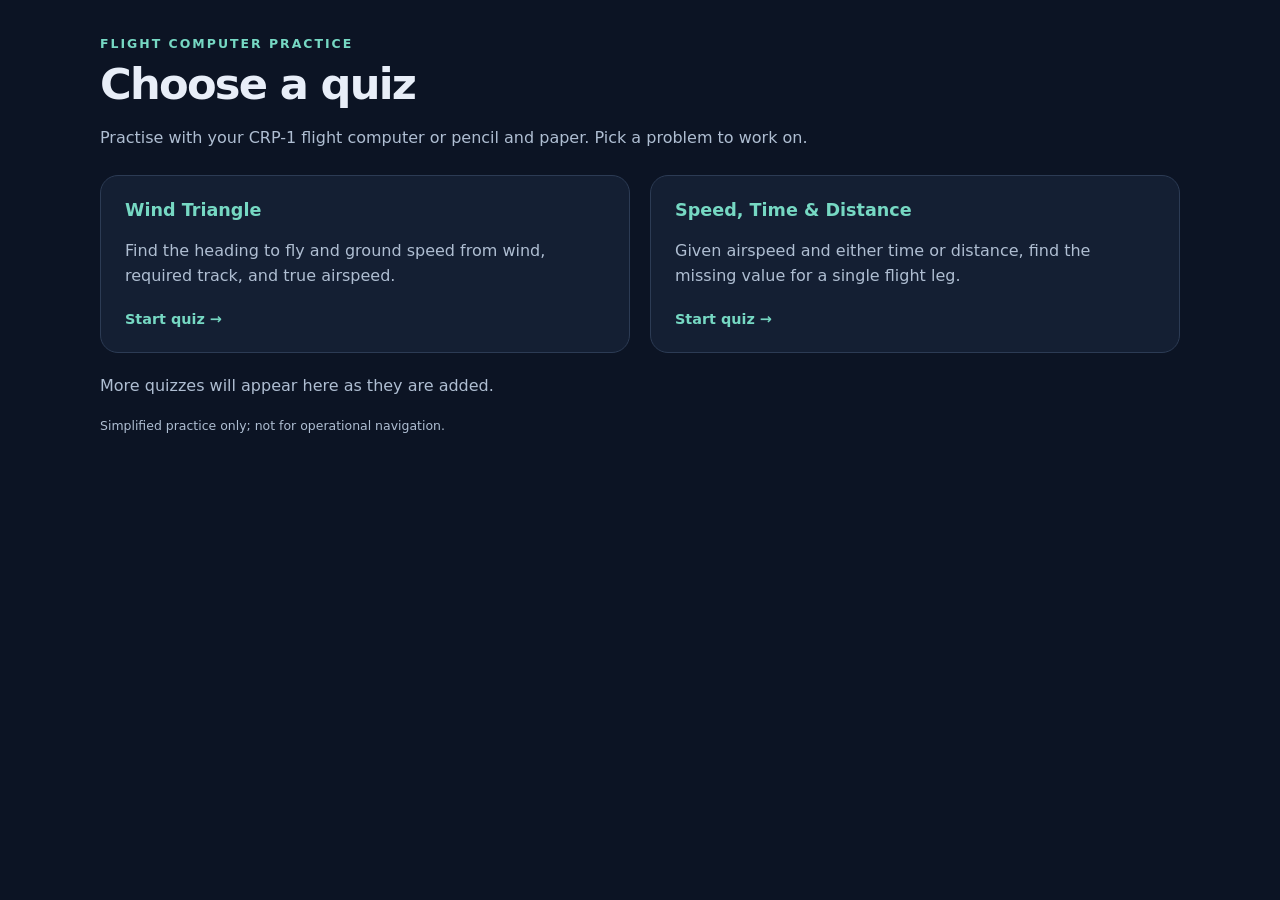
==== index.html @ 5301ea6c "Add speed, time and distance quiz Co-authored-by: Copilot <223556219+Copilot@users.noreply.github.co" ====
<!doctype html>
<html lang="en">
<head>
  <meta charset="utf-8">
  <meta name="viewport" content="width=device-width, initial-scale=1">
  <meta name="color-scheme" content="dark">
  <title>Flight Computer Quizzes</title>
  <link rel="stylesheet" href="assets/theme.css">
</head>
<body>
  <main>
    <header>
      <div class="eyebrow">Flight computer practice</div>
      <h1>Choose a quiz</h1>
      <p class="muted">Practise with your CRP-1 flight computer or pencil and paper. Pick a problem to work on.</p>
    </header>
    <nav aria-label="Available quizzes">
      <ul class="quiz-list">
        <li>
          <a class="panel quiz-card" href="wind-triangle-quiz.html">
            <h2>Wind Triangle</h2>
            <p class="muted">Find the heading to fly and ground speed from wind, required track, and true airspeed.</p>
            <span class="quiz-action">Start quiz &rarr;</span>
          </a>
        </li>
        <li>
          <a class="panel quiz-card" href="speed-time-distance-quiz.html">
            <h2>Speed, Time &amp; Distance</h2>
            <p class="muted">Given airspeed and either time or distance, find the missing value for a single flight leg.</p>
            <span class="quiz-action">Start quiz &rarr;</span>
          </a>
        </li>
      </ul>
    </nav>
    <p class="muted">More quizzes will appear here as they are added.</p>
    <footer>Simplified practice only; not for operational navigation.</footer>
  </main>
</body>
</html>
---- assets/theme.css ----
:root { color-scheme: dark; font-family: system-ui, sans-serif; background: #0c1424; color: #e8eef8; }
* { box-sizing: border-box; }
body { margin: 0; padding: 36px 20px; }
main { max-width: 1080px; margin: auto; }
header { margin-bottom: 24px; }
nav { margin-bottom: 20px; }
a { color: #76d8c3; text-underline-offset: .2em; }
a:hover { color: #9be6d6; }
.eyebrow { color: #76d8c3; font-size: .78rem; font-weight: 700; letter-spacing: .16em; text-transform: uppercase; }
h1 { font-size: clamp(1.8rem, 4vw, 2.7rem); margin: 8px 0; letter-spacing: -.04em; }
p { line-height: 1.6; }
.muted { color: #afbed2; }
.layout { display: grid; grid-template-columns: 1.15fr 1fr; gap: 20px; align-items: start; }
.panel { background: #141f33; border: 1px solid #2c3b54; border-radius: 18px; padding: 24px; }
h2 { margin: 0 0 18px; font-size: 1.1rem; }
.parameters { display: grid; grid-template-columns: repeat(3, 1fr); gap: 10px; margin: 0 0 20px; }
.parameters div { padding: 13px 10px; background: #0e182a; border-radius: 10px; }
dt { font-size: .75rem; color: #afbed2; margin-bottom: 7px; }
dd { margin: 0; font-size: 1.15rem; font-weight: 700; font-variant-numeric: tabular-nums; }
label { display: block; margin: 18px 0 7px; font-size: .9rem; font-weight: 600; }
.input-row { display: flex; align-items: center; gap: 12px; }
input { width: 100%; min-width: 0; padding: 13px; border: 1px solid #52637d; border-radius: 9px; background: #0c1424; color: #e8eef8; font: inherit; font-size: 1.15rem; }
a:focus-visible, input:focus-visible, button:focus-visible, summary:focus-visible { outline: 3px solid #76d8c3; outline-offset: 3px; }
.unit { width: 30px; color: #afbed2; }
button { padding: 12px 17px; border-radius: 9px; border: 1px solid #52637d; background: transparent; color: #e8eef8; font: inherit; font-size: .9rem; font-weight: 650; cursor: pointer; }
button:hover { background: #253650; }
button.primary { background: #76d8c3; color: #0c1424; border-color: #76d8c3; }
button.primary:hover { background: #9be6d6; }
.buttons { display: flex; flex-wrap: wrap; gap: 10px; margin-top: 22px; }
.tolerance { font-size: .8rem; }
#feedback { margin-top: 20px; padding: 16px; border-radius: 10px; border: 1px solid #52637d; background: #0e182a; }
#feedback[hidden] { display: none; }
#feedback.success { border-color: #76d8c3; }
#feedback.retry { border-color: #f7bc71; }
#feedback p { margin: 6px 0; font-size: .9rem; }
.answer { font-variant-numeric: tabular-nums; }
details { margin-top: 20px; color: #afbed2; font-size: .85rem; }
summary { cursor: pointer; color: #e8eef8; }
code { color: #c4d0ff; overflow-wrap: anywhere; }
footer { margin-top: 20px; font-size: .78rem; color: #afbed2; }
.quiz-list { display: grid; grid-template-columns: repeat(auto-fit, minmax(min(100%, 300px), 1fr)); gap: 20px; list-style: none; padding: 0; margin: 0; }
.quiz-card { display: block; height: 100%; text-decoration: none; color: #e8eef8; }
.quiz-card:hover { background: #1b2b43; border-color: #76d8c3; color: #e8eef8; }
.quiz-card h2 { color: #76d8c3; }
.quiz-card p { margin: 0 0 20px; }
.quiz-action { color: #76d8c3; font-size: .9rem; font-weight: 700; }
@media (max-width: 760px) { body { padding: 22px 12px; } .layout { grid-template-columns: 1fr; } .panel { padding: 18px; } }
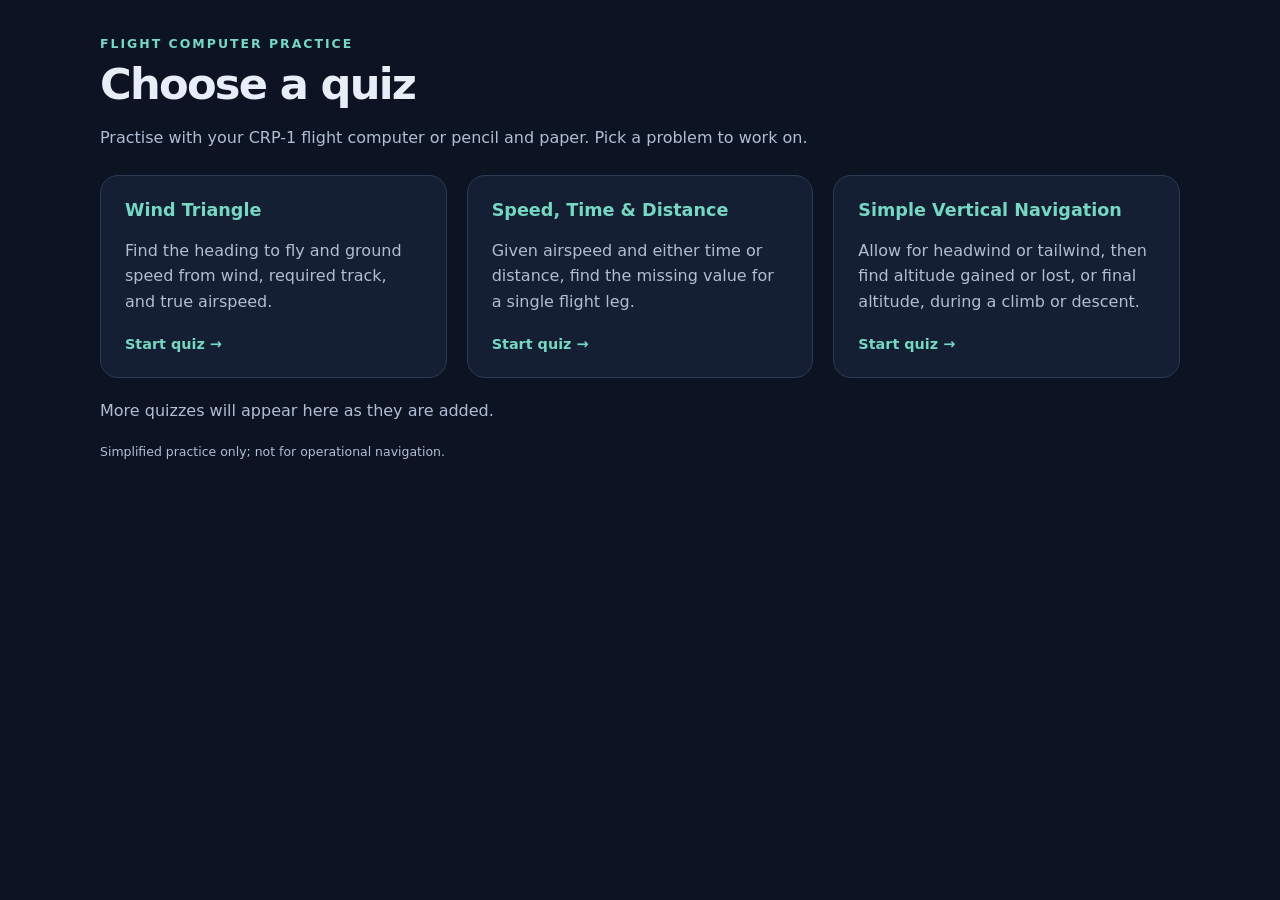
==== commit fa44b22e: "Add simple vertical navigation quiz Co-authored-by: Copilot <223556219+Copilot@users.noreply.github." ====
--- a/index.html
+++ b/index.html
@@ -30,6 +30,13 @@
             <span class="quiz-action">Start quiz &rarr;</span>
           </a>
         </li>
+        <li>
+          <a class="panel quiz-card" href="simple-vertical-navigation-quiz.html">
+            <h2>Simple Vertical Navigation</h2>
+            <p class="muted">Allow for headwind or tailwind, then find altitude gained or lost, or final altitude, during a climb or descent.</p>
+            <span class="quiz-action">Start quiz &rarr;</span>
+          </a>
+        </li>
       </ul>
     </nav>
     <p class="muted">More quizzes will appear here as they are added.</p>
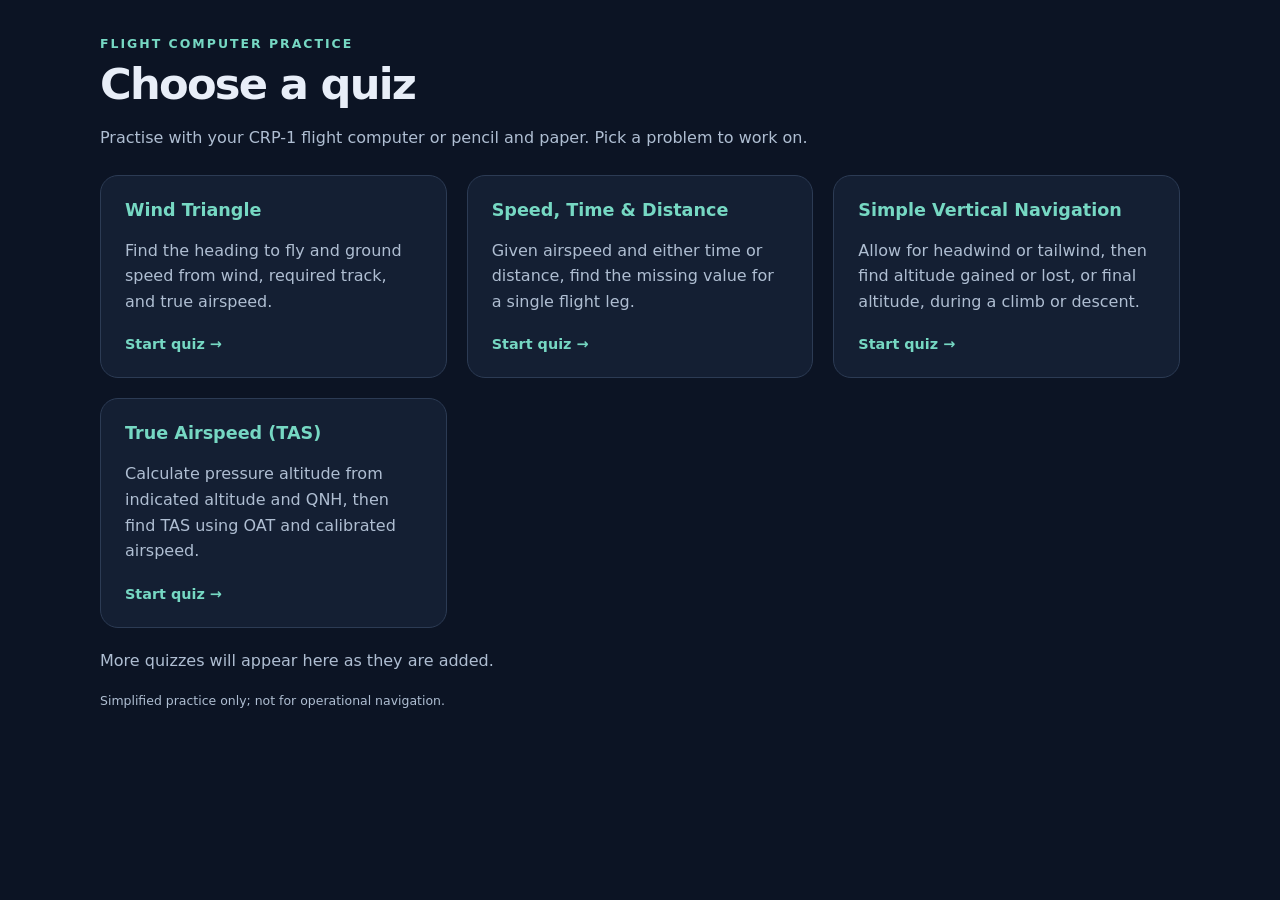
==== commit 8984121a: "Add true airspeed calculation quiz Co-authored-by: Copilot <223556219+Copilot@users.noreply.github.c" ====
--- a/index.html
+++ b/index.html
@@ -37,6 +37,13 @@
             <span class="quiz-action">Start quiz &rarr;</span>
           </a>
         </li>
+        <li>
+          <a class="panel quiz-card" href="true-airspeed-quiz.html">
+            <h2>True Airspeed (TAS)</h2>
+            <p class="muted">Calculate pressure altitude from indicated altitude and QNH, then find TAS using OAT and calibrated airspeed.</p>
+            <span class="quiz-action">Start quiz &rarr;</span>
+          </a>
+        </li>
       </ul>
     </nav>
     <p class="muted">More quizzes will appear here as they are added.</p>
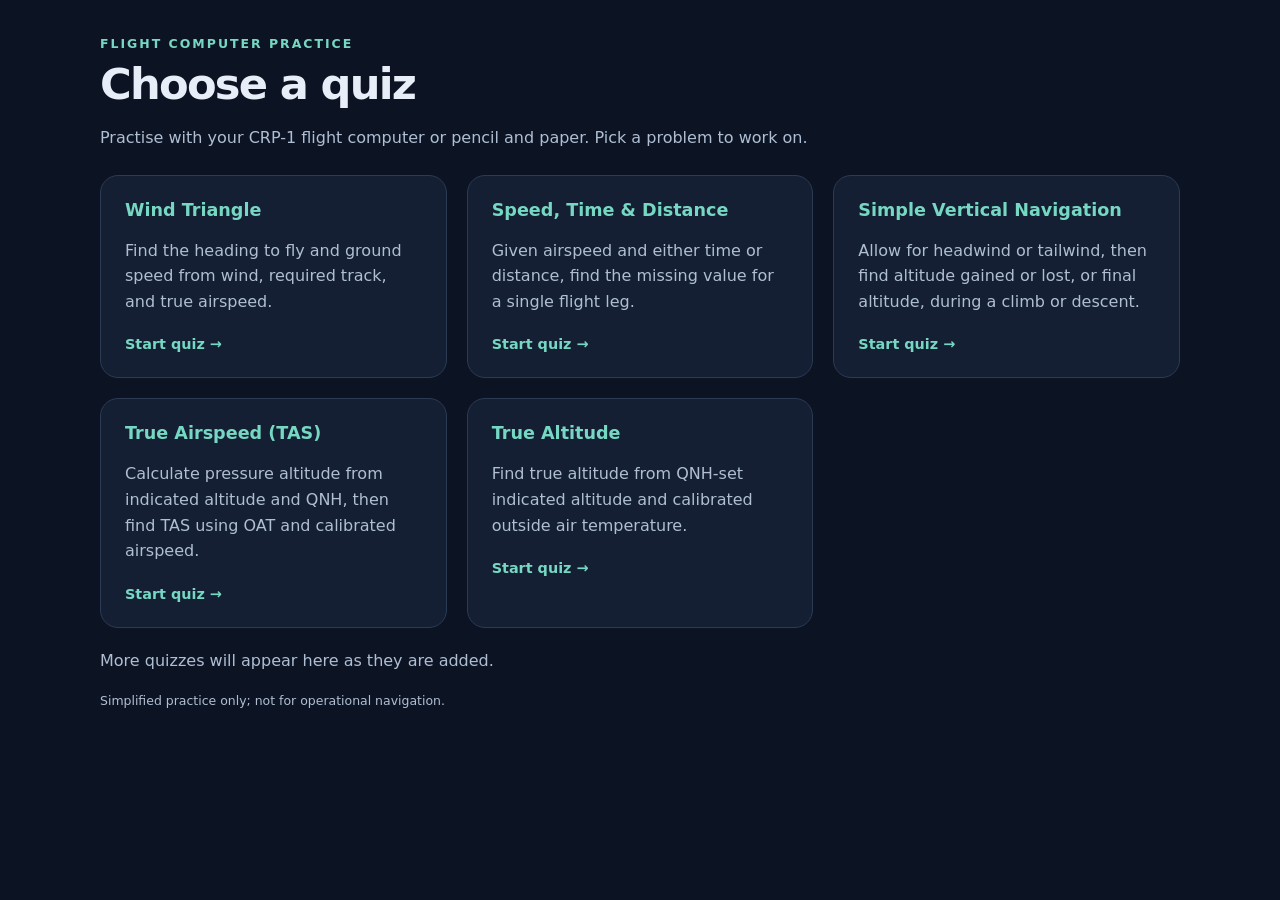
==== commit 565ad786: "Add true altitude calculation quiz Co-authored-by: Copilot <223556219+Copilot@users.noreply.github.c" ====
--- a/index.html
+++ b/index.html
@@ -44,6 +44,13 @@
             <span class="quiz-action">Start quiz &rarr;</span>
           </a>
         </li>
+        <li>
+          <a class="panel quiz-card" href="true-altitude-quiz.html">
+            <h2>True Altitude</h2>
+            <p class="muted">Find true altitude from QNH-set indicated altitude and calibrated outside air temperature.</p>
+            <span class="quiz-action">Start quiz &rarr;</span>
+          </a>
+        </li>
       </ul>
     </nav>
     <p class="muted">More quizzes will appear here as they are added.</p>
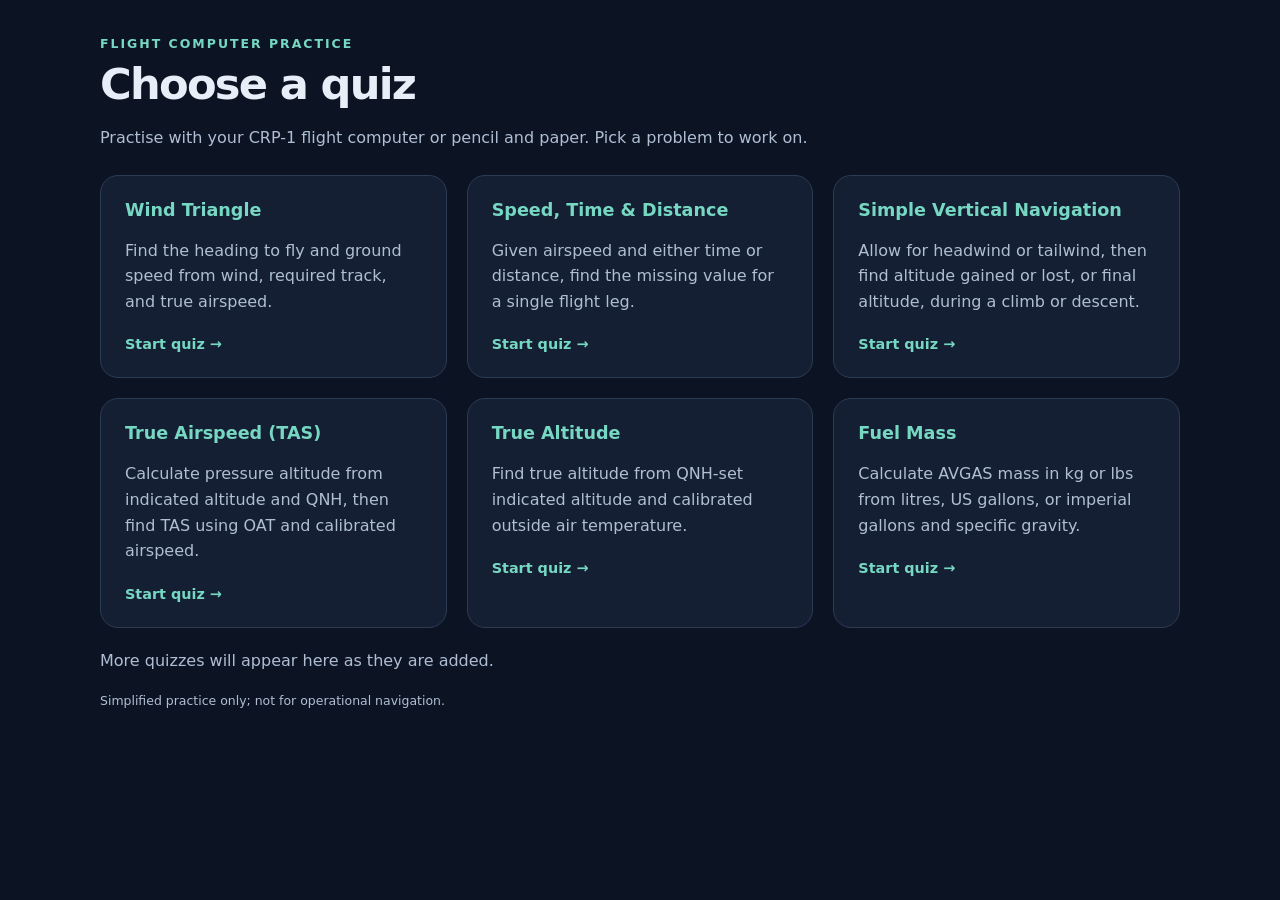
==== commit ff0f53dd: "Add fuel mass calculation quiz Co-authored-by: Copilot <223556219+Copilot@users.noreply.github.com> " ====
--- a/index.html
+++ b/index.html
@@ -51,6 +51,13 @@
             <span class="quiz-action">Start quiz &rarr;</span>
           </a>
         </li>
+        <li>
+          <a class="panel quiz-card" href="fuel-mass-quiz.html">
+            <h2>Fuel Mass</h2>
+            <p class="muted">Calculate AVGAS mass in kg or lbs from litres, US gallons, or imperial gallons and specific gravity.</p>
+            <span class="quiz-action">Start quiz &rarr;</span>
+          </a>
+        </li>
       </ul>
     </nav>
     <p class="muted">More quizzes will appear here as they are added.</p>
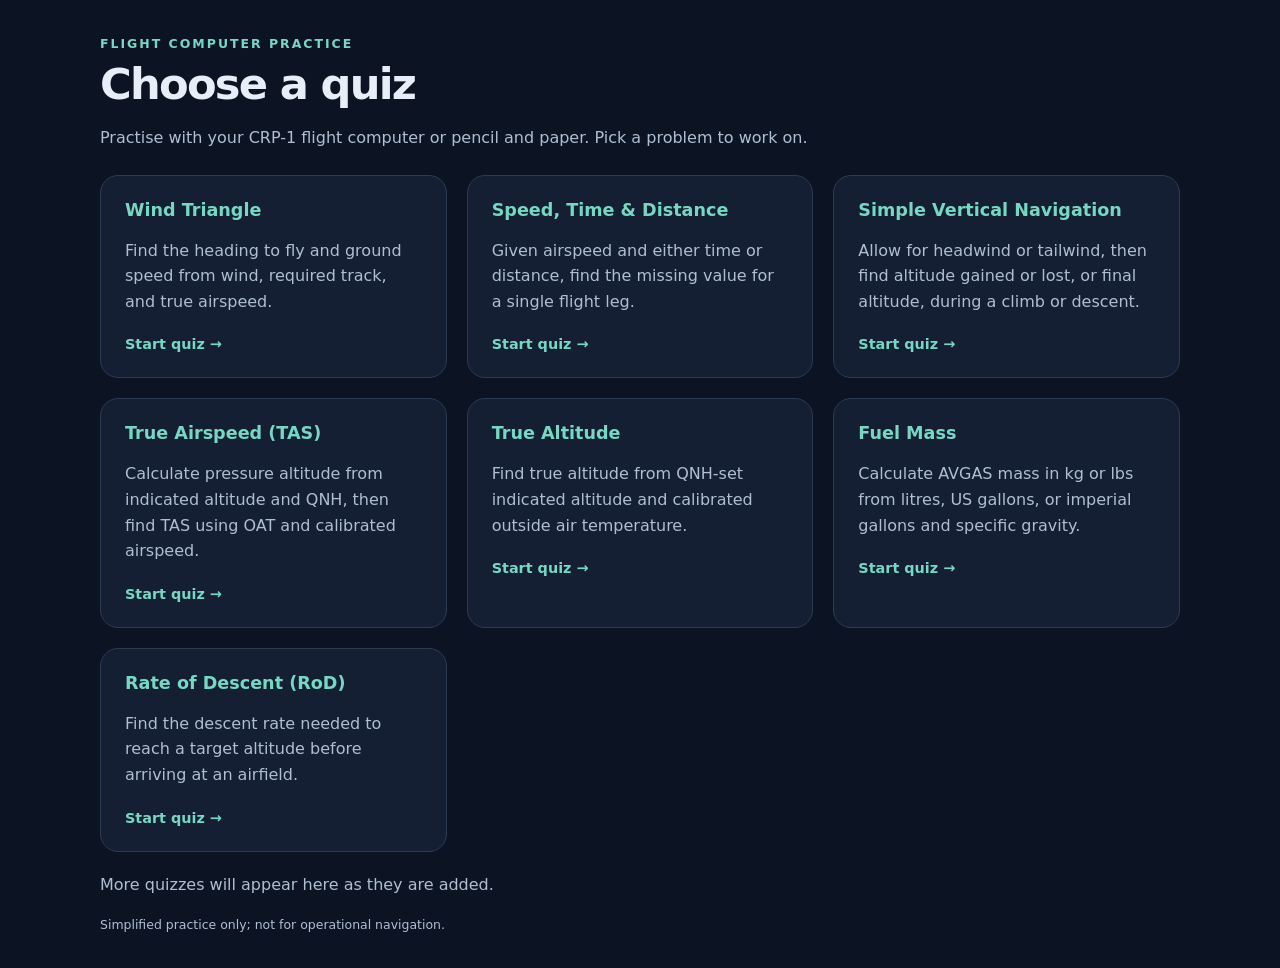
==== commit 0f89e551: "Add rate of descent quiz Co-authored-by: Copilot <223556219+Copilot@users.noreply.github.com>  Copil" ====
--- a/index.html
+++ b/index.html
@@ -58,6 +58,13 @@
             <span class="quiz-action">Start quiz &rarr;</span>
           </a>
         </li>
+        <li>
+          <a class="panel quiz-card" href="rate-of-descent-quiz.html">
+            <h2>Rate of Descent (RoD)</h2>
+            <p class="muted">Find the descent rate needed to reach a target altitude before arriving at an airfield.</p>
+            <span class="quiz-action">Start quiz &rarr;</span>
+          </a>
+        </li>
       </ul>
     </nav>
     <p class="muted">More quizzes will appear here as they are added.</p>
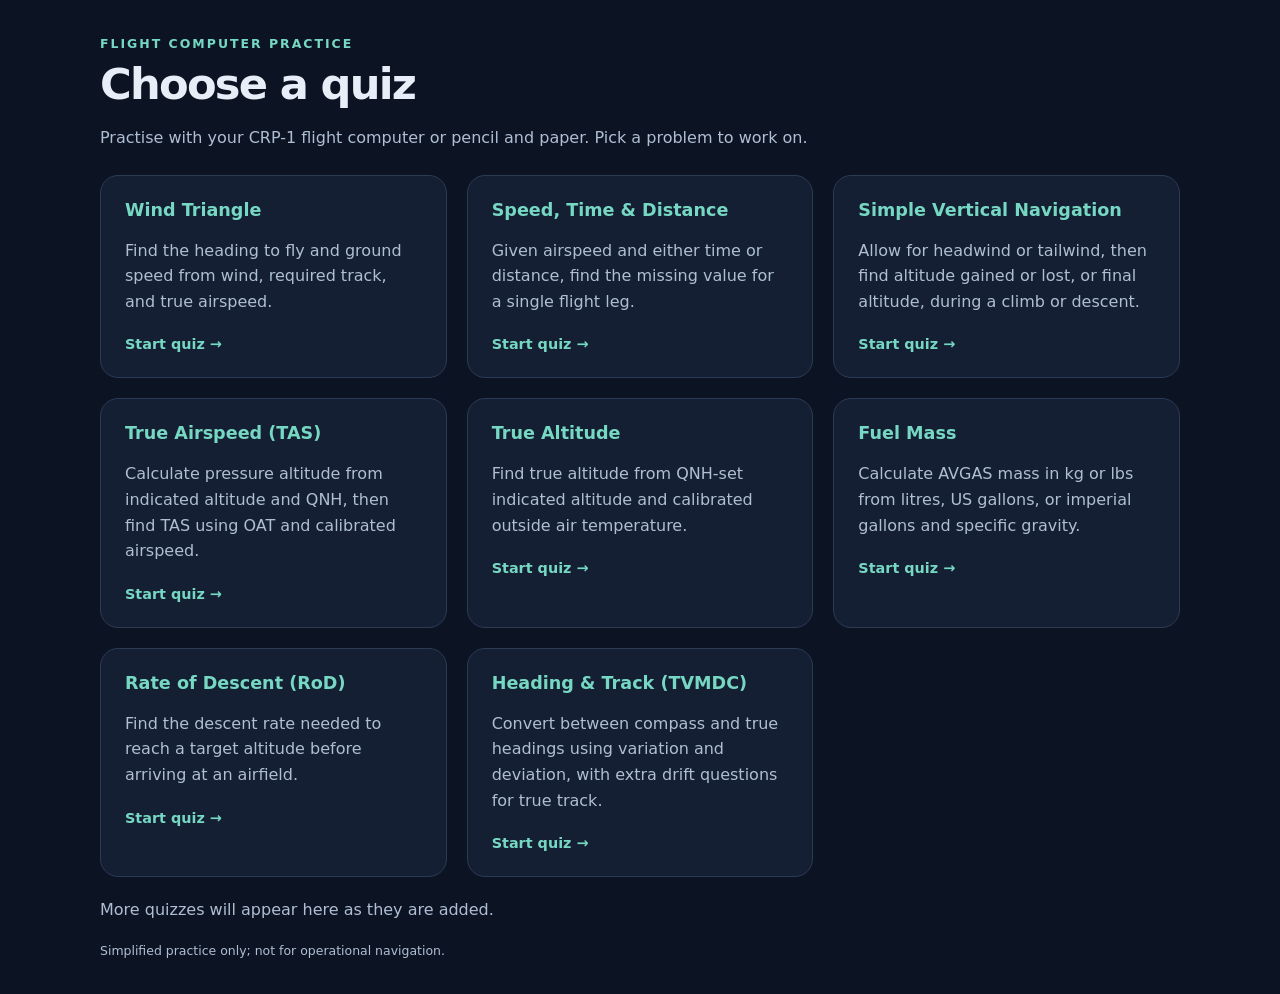
==== commit 88ac3027: "Add heading and track conversion quiz Co-authored-by: Copilot <223556219+Copilot@users.noreply.githu" ====
--- a/index.html
+++ b/index.html
@@ -65,6 +65,13 @@
             <span class="quiz-action">Start quiz &rarr;</span>
           </a>
         </li>
+        <li>
+          <a class="panel quiz-card" href="heading-track-quiz.html">
+            <h2>Heading &amp; Track (TVMDC)</h2>
+            <p class="muted">Convert between compass and true headings using variation and deviation, with extra drift questions for true track.</p>
+            <span class="quiz-action">Start quiz &rarr;</span>
+          </a>
+        </li>
       </ul>
     </nav>
     <p class="muted">More quizzes will appear here as they are added.</p>
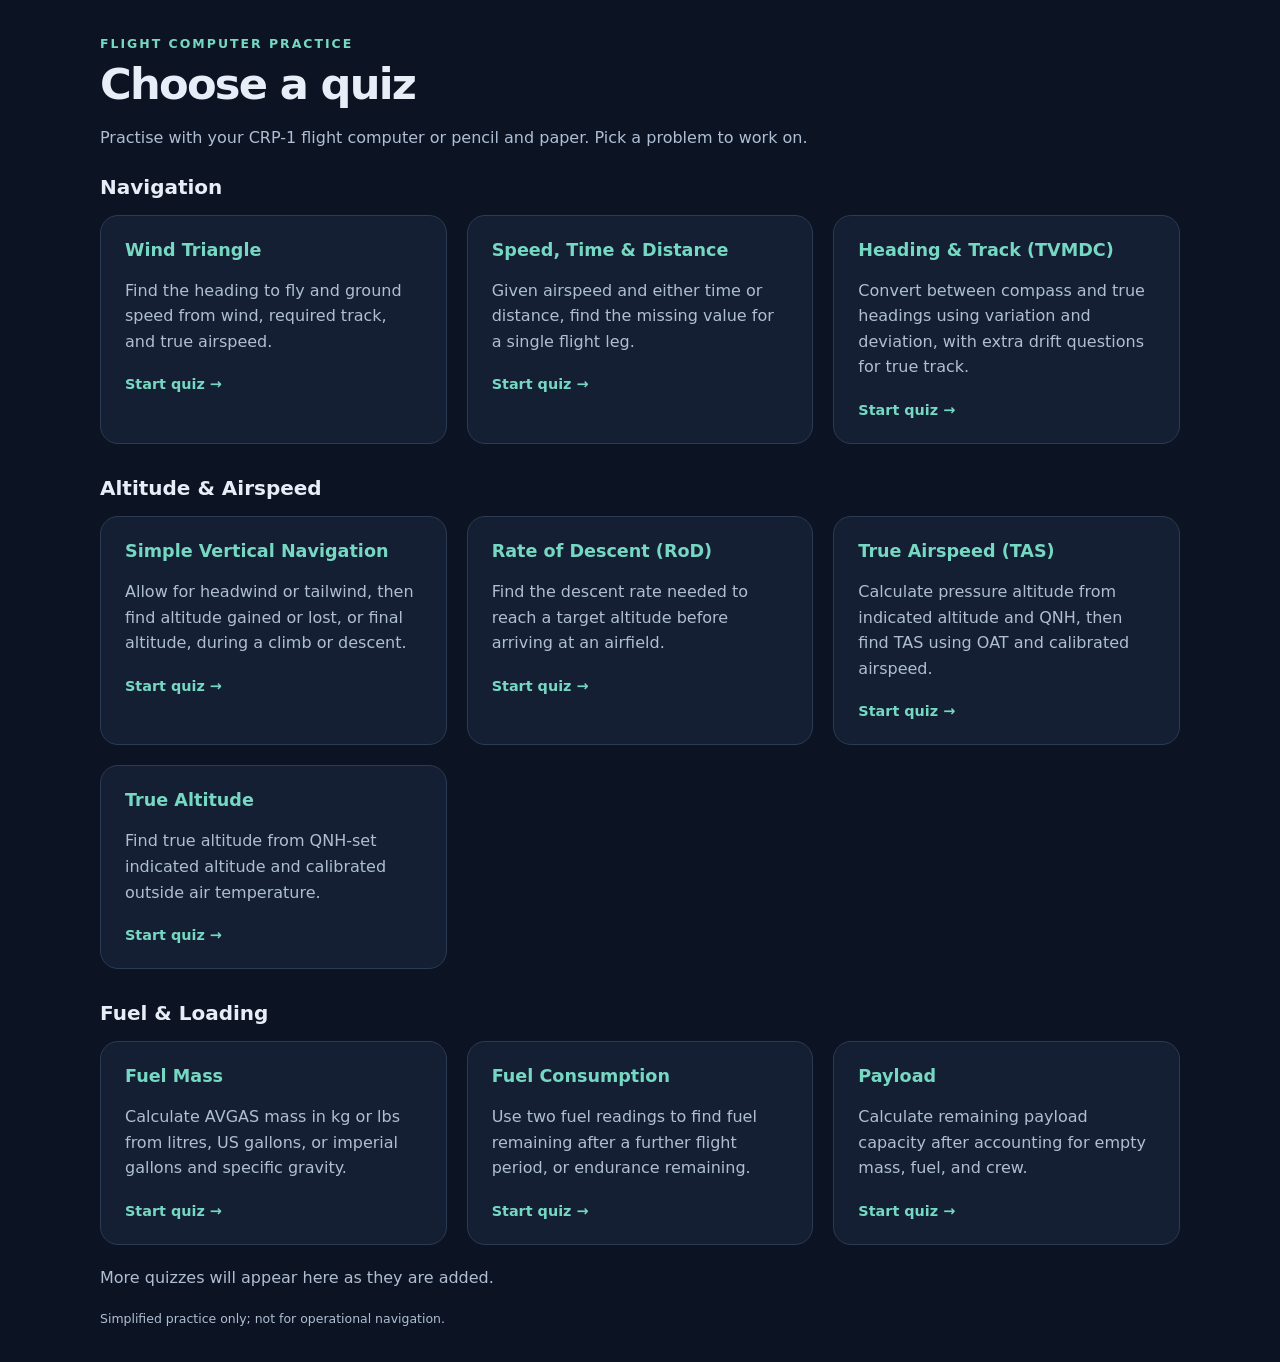
==== commit bcc9c540: "Add fuel consumption and payload quizzes with grouped menu Co-authored-by: Copilot <223556219+Copilo" ====
--- a/index.html
+++ b/index.html
@@ -15,64 +15,91 @@
       <p class="muted">Practise with your CRP-1 flight computer or pencil and paper. Pick a problem to work on.</p>
     </header>
     <nav aria-label="Available quizzes">
-      <ul class="quiz-list">
-        <li>
-          <a class="panel quiz-card" href="wind-triangle-quiz.html">
-            <h2>Wind Triangle</h2>
-            <p class="muted">Find the heading to fly and ground speed from wind, required track, and true airspeed.</p>
-            <span class="quiz-action">Start quiz &rarr;</span>
-          </a>
-        </li>
-        <li>
-          <a class="panel quiz-card" href="speed-time-distance-quiz.html">
-            <h2>Speed, Time &amp; Distance</h2>
-            <p class="muted">Given airspeed and either time or distance, find the missing value for a single flight leg.</p>
-            <span class="quiz-action">Start quiz &rarr;</span>
-          </a>
-        </li>
-        <li>
-          <a class="panel quiz-card" href="simple-vertical-navigation-quiz.html">
-            <h2>Simple Vertical Navigation</h2>
-            <p class="muted">Allow for headwind or tailwind, then find altitude gained or lost, or final altitude, during a climb or descent.</p>
-            <span class="quiz-action">Start quiz &rarr;</span>
-          </a>
-        </li>
-        <li>
-          <a class="panel quiz-card" href="true-airspeed-quiz.html">
-            <h2>True Airspeed (TAS)</h2>
-            <p class="muted">Calculate pressure altitude from indicated altitude and QNH, then find TAS using OAT and calibrated airspeed.</p>
-            <span class="quiz-action">Start quiz &rarr;</span>
-          </a>
-        </li>
-        <li>
-          <a class="panel quiz-card" href="true-altitude-quiz.html">
-            <h2>True Altitude</h2>
-            <p class="muted">Find true altitude from QNH-set indicated altitude and calibrated outside air temperature.</p>
-            <span class="quiz-action">Start quiz &rarr;</span>
-          </a>
-        </li>
-        <li>
-          <a class="panel quiz-card" href="fuel-mass-quiz.html">
-            <h2>Fuel Mass</h2>
-            <p class="muted">Calculate AVGAS mass in kg or lbs from litres, US gallons, or imperial gallons and specific gravity.</p>
-            <span class="quiz-action">Start quiz &rarr;</span>
-          </a>
-        </li>
-        <li>
-          <a class="panel quiz-card" href="rate-of-descent-quiz.html">
-            <h2>Rate of Descent (RoD)</h2>
-            <p class="muted">Find the descent rate needed to reach a target altitude before arriving at an airfield.</p>
-            <span class="quiz-action">Start quiz &rarr;</span>
-          </a>
-        </li>
-        <li>
-          <a class="panel quiz-card" href="heading-track-quiz.html">
-            <h2>Heading &amp; Track (TVMDC)</h2>
-            <p class="muted">Convert between compass and true headings using variation and deviation, with extra drift questions for true track.</p>
-            <span class="quiz-action">Start quiz &rarr;</span>
-          </a>
-        </li>
-      </ul>
+      <section class="quiz-group" aria-labelledby="navigation-topic">
+        <h2 id="navigation-topic">Navigation</h2>
+        <ul class="quiz-list">
+          <li>
+            <a class="panel quiz-card" href="wind-triangle-quiz.html">
+              <h3>Wind Triangle</h3>
+              <p class="muted">Find the heading to fly and ground speed from wind, required track, and true airspeed.</p>
+              <span class="quiz-action">Start quiz &rarr;</span>
+            </a>
+          </li>
+          <li>
+            <a class="panel quiz-card" href="speed-time-distance-quiz.html">
+              <h3>Speed, Time &amp; Distance</h3>
+              <p class="muted">Given airspeed and either time or distance, find the missing value for a single flight leg.</p>
+              <span class="quiz-action">Start quiz &rarr;</span>
+            </a>
+          </li>
+          <li>
+            <a class="panel quiz-card" href="heading-track-quiz.html">
+              <h3>Heading &amp; Track (TVMDC)</h3>
+              <p class="muted">Convert between compass and true headings using variation and deviation, with extra drift questions for true track.</p>
+              <span class="quiz-action">Start quiz &rarr;</span>
+            </a>
+          </li>
+        </ul>
+      </section>
+      <section class="quiz-group" aria-labelledby="altitude-topic">
+        <h2 id="altitude-topic">Altitude &amp; Airspeed</h2>
+        <ul class="quiz-list">
+          <li>
+            <a class="panel quiz-card" href="simple-vertical-navigation-quiz.html">
+              <h3>Simple Vertical Navigation</h3>
+              <p class="muted">Allow for headwind or tailwind, then find altitude gained or lost, or final altitude, during a climb or descent.</p>
+              <span class="quiz-action">Start quiz &rarr;</span>
+            </a>
+          </li>
+          <li>
+            <a class="panel quiz-card" href="rate-of-descent-quiz.html">
+              <h3>Rate of Descent (RoD)</h3>
+              <p class="muted">Find the descent rate needed to reach a target altitude before arriving at an airfield.</p>
+              <span class="quiz-action">Start quiz &rarr;</span>
+            </a>
+          </li>
+          <li>
+            <a class="panel quiz-card" href="true-airspeed-quiz.html">
+              <h3>True Airspeed (TAS)</h3>
+              <p class="muted">Calculate pressure altitude from indicated altitude and QNH, then find TAS using OAT and calibrated airspeed.</p>
+              <span class="quiz-action">Start quiz &rarr;</span>
+            </a>
+          </li>
+          <li>
+            <a class="panel quiz-card" href="true-altitude-quiz.html">
+              <h3>True Altitude</h3>
+              <p class="muted">Find true altitude from QNH-set indicated altitude and calibrated outside air temperature.</p>
+              <span class="quiz-action">Start quiz &rarr;</span>
+            </a>
+          </li>
+        </ul>
+      </section>
+      <section class="quiz-group" aria-labelledby="fuel-topic">
+        <h2 id="fuel-topic">Fuel &amp; Loading</h2>
+        <ul class="quiz-list">
+          <li>
+            <a class="panel quiz-card" href="fuel-mass-quiz.html">
+              <h3>Fuel Mass</h3>
+              <p class="muted">Calculate AVGAS mass in kg or lbs from litres, US gallons, or imperial gallons and specific gravity.</p>
+              <span class="quiz-action">Start quiz &rarr;</span>
+            </a>
+          </li>
+          <li>
+            <a class="panel quiz-card" href="fuel-consumption-quiz.html">
+              <h3>Fuel Consumption</h3>
+              <p class="muted">Use two fuel readings to find fuel remaining after a further flight period, or endurance remaining.</p>
+              <span class="quiz-action">Start quiz &rarr;</span>
+            </a>
+          </li>
+          <li>
+            <a class="panel quiz-card" href="payload-quiz.html">
+              <h3>Payload</h3>
+              <p class="muted">Calculate remaining payload capacity after accounting for empty mass, fuel, and crew.</p>
+              <span class="quiz-action">Start quiz &rarr;</span>
+            </a>
+          </li>
+        </ul>
+      </section>
     </nav>
     <p class="muted">More quizzes will appear here as they are added.</p>
     <footer>Simplified practice only; not for operational navigation.</footer>
--- a/assets/theme.css
+++ b/assets/theme.css
@@ -12,7 +12,7 @@
 .muted { color: #afbed2; }
 .layout { display: grid; grid-template-columns: 1.15fr 1fr; gap: 20px; align-items: start; }
 .panel { background: #141f33; border: 1px solid #2c3b54; border-radius: 18px; padding: 24px; }
-h2 { margin: 0 0 18px; font-size: 1.1rem; }
+h2, h3 { margin: 0 0 18px; font-size: 1.1rem; }
 .parameters { display: grid; grid-template-columns: repeat(3, 1fr); gap: 10px; margin: 0 0 20px; }
 .parameters div { padding: 13px 10px; background: #0e182a; border-radius: 10px; }
 dt { font-size: .75rem; color: #afbed2; margin-bottom: 7px; }
@@ -41,7 +41,9 @@
 .quiz-list { display: grid; grid-template-columns: repeat(auto-fit, minmax(min(100%, 300px), 1fr)); gap: 20px; list-style: none; padding: 0; margin: 0; }
 .quiz-card { display: block; height: 100%; text-decoration: none; color: #e8eef8; }
 .quiz-card:hover { background: #1b2b43; border-color: #76d8c3; color: #e8eef8; }
-.quiz-card h2 { color: #76d8c3; }
+.quiz-card h2, .quiz-card h3 { color: #76d8c3; }
+.quiz-group + .quiz-group { margin-top: 32px; }
+.quiz-group > h2 { font-size: 1.25rem; margin-bottom: 16px; }
 .quiz-card p { margin: 0 0 20px; }
 .quiz-action { color: #76d8c3; font-size: .9rem; font-weight: 700; }
 @media (max-width: 760px) { body { padding: 22px 12px; } .layout { grid-template-columns: 1fr; } .panel { padding: 18px; } }
